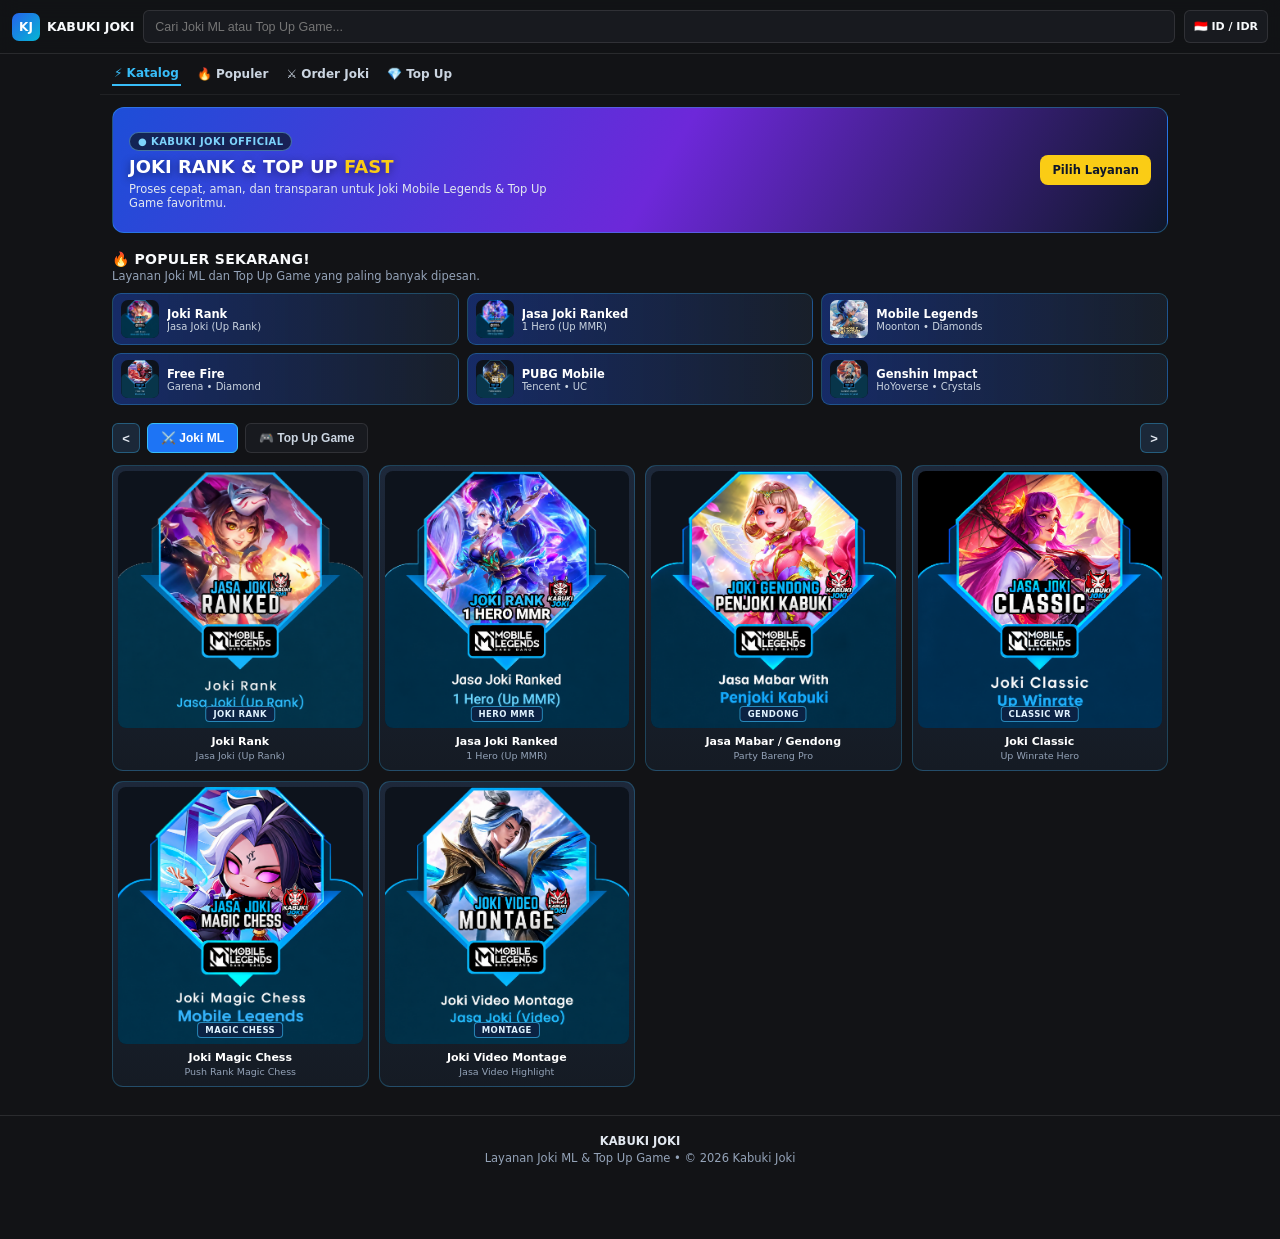
==== index.html @ 1550693f "Update index.html" ====
<!DOCTYPE html>
<html lang="id">
<head>
  <meta charset="UTF-8" />
  <meta name="viewport" content="width=device-width, initial-scale=1.0" />
  <title>KABUKI JOKI - Joki ML &amp; Top Up Game</title>
  <style>
    :root {
      --bg-main: #121316;
      --bg-panel: #181a1f;
      --bg-card: #19202b;
      --blue-main: #1d74f5;
      --blue-bright: #3b82f6;
      --cyan-accent: #38bdf8;
      --text-main: #f8fafc;
      --text-muted: #94a3b8;
      --border-soft: rgba(255, 255, 255, 0.1);
    }

    * {
      box-sizing: border-box;
      margin: 0;
      padding: 0;
    }

    html {
      scroll-behavior: smooth;
    }

    body {
      font-family: system-ui, -apple-system, BlinkMacSystemFont, "Segoe UI", Roboto, sans-serif;
      background: var(--bg-main);
      color: var(--text-main);
      min-height: 100vh;
      padding-bottom: 56px;
    }

    /* Header */
    .topbar {
      position: sticky;
      top: 0;
      z-index: 30;
      display: flex;
      align-items: center;
      gap: 9px;
      padding: 10px 12px;
      background: rgba(18, 19, 22, 0.95);
      backdrop-filter: blur(10px);
      border-bottom: 1px solid var(--border-soft);
    }

    .brand {
      display: flex;
      align-items: center;
      gap: 7px;
      text-decoration: none;
      color: var(--text-main);
      font-weight: 900;
      font-size: 12.5px;
      flex-shrink: 0;
    }

    .brand-badge {
      width: 28px;
      height: 28px;
      border-radius: 7px;
      background: linear-gradient(135deg, #2563eb, #06b6d4);
      display: grid;
      place-items: center;
      font-size: 12px;
      font-weight: 900;
      color: #fff;
    }

    .search-box {
      flex: 1;
      min-width: 0;
    }

    .search-input {
      width: 100%;
      height: 33px;
      padding: 0 11px;
      border-radius: 6px;
      border: 1px solid var(--border-soft);
      background: var(--bg-panel);
      color: var(--text-main);
      font-size: 12.5px;
      outline: none;
    }

    .search-input:focus {
      border-color: var(--cyan-accent);
    }

    .region-pill {
      height: 33px;
      padding: 0 9px;
      border-radius: 6px;
      border: 1px solid var(--border-soft);
      background: var(--bg-panel);
      font-size: 11px;
      font-weight: 700;
      display: inline-flex;
      align-items: center;
      flex-shrink: 0;
    }

    /* Quick Sub-Nav */
    .subnav {
      max-width: 1080px;
      margin: 0 auto;
      padding: 8px 12px;
      display: flex;
      align-items: center;
      gap: 14px;
      border-bottom: 1px solid rgba(255, 255, 255, 0.06);
      font-size: 12px;
      overflow-x: auto;
      scrollbar-width: none;
    }

    .subnav::-webkit-scrollbar {
      display: none;
    }

    .subnav a {
      color: #cbd5e1;
      text-decoration: none;
      font-weight: 600;
      white-space: nowrap;
      display: inline-flex;
      align-items: center;
      gap: 5px;
      padding: 4px 2px;
    }

    .subnav a.active-link {
      color: var(--cyan-accent);
      border-bottom: 2px solid var(--cyan-accent);
    }

    /* Container */
    .container {
      max-width: 1080px;
      margin: 0 auto;
      padding: 12px 12px 0;
    }

    /* Promo Banner */
    .promo-banner {
      position: relative;
      border-radius: 12px;
      overflow: hidden;
      border: 1px solid rgba(56, 189, 248, 0.35);
      background: linear-gradient(120deg, #1d4ed8 0%, #6d28d9 52%, #0f172a 100%);
      padding: 18px 16px;
      margin-bottom: 18px;
      display: flex;
      align-items: center;
      justify-content: space-between;
      gap: 12px;
      min-height: 126px;
    }

    .promo-tag {
      display: inline-block;
      background: rgba(15, 23, 42, 0.75);
      border: 1px solid rgba(125, 211, 252, 0.45);
      color: #7dd3fc;
      font-size: 10px;
      font-weight: 800;
      padding: 3px 8px;
      border-radius: 999px;
      margin-bottom: 6px;
      letter-spacing: 0.4px;
    }

    .promo-title {
      font-size: 18px;
      font-weight: 900;
      line-height: 1.15;
      color: #ffffff;
      text-transform: uppercase;
      margin-bottom: 4px;
      text-shadow: 0 2px 8px rgba(0, 0, 0, 0.45);
    }

    .promo-title span {
      color: #facc15;
    }

    .promo-sub {
      font-size: 11.5px;
      color: #e2e8f0;
      max-width: 420px;
    }

    .promo-cta {
      flex-shrink: 0;
      background: #facc15;
      color: #0f172a;
      text-decoration: none;
      font-size: 11.5px;
      font-weight: 900;
      padding: 8px 12px;
      border-radius: 8px;
      white-space: nowrap;
    }

    /* Popular Section */
    .popular-head {
      margin-bottom: 10px;
    }

    .popular-title {
      font-size: 14px;
      font-weight: 900;
      letter-spacing: 0.3px;
      text-transform: uppercase;
    }

    .popular-desc {
      font-size: 11.5px;
      color: var(--text-muted);
      margin-top: 2px;
    }

    .popular-grid {
      display: grid;
      grid-template-columns: repeat(3, minmax(0, 1fr));
      gap: 8px;
      margin-bottom: 18px;
    }

    @media (max-width: 640px) {
      .popular-grid {
        grid-template-columns: repeat(2, minmax(0, 1fr));
      }
    }

    .pop-card {
      display: flex;
      align-items: center;
      gap: 8px;
      padding: 6px 8px;
      border-radius: 9px;
      text-decoration: none;
      background: linear-gradient(90deg, rgba(29, 78, 216, 0.42) 0%, rgba(25, 32, 43, 0.95) 100%);
      border: 1px solid rgba(56, 189, 248, 0.28);
      min-width: 0;
    }

    .pop-card:hover {
      border-color: var(--cyan-accent);
    }

    .pop-card img {
      width: 38px;
      height: 38px;
      border-radius: 7px;
      object-fit: cover;
      flex-shrink: 0;
      background: #0d131c;
    }

    .pop-info {
      min-width: 0;
    }

    .pop-name {
      font-size: 11.5px;
      font-weight: 800;
      color: #ffffff;
      white-space: nowrap;
      overflow: hidden;
      text-overflow: ellipsis;
    }

    .pop-sub {
      font-size: 10px;
      color: #cbd5e1;
      white-space: nowrap;
      overflow: hidden;
      text-overflow: ellipsis;
    }

    /* Category Tabs */
    .cat-bar {
      display: flex;
      align-items: center;
      gap: 7px;
      margin-bottom: 12px;
    }

    .arrow-btn {
      width: 28px;
      height: 30px;
      border-radius: 6px;
      border: 1px solid rgba(56, 189, 248, 0.35);
      background: #1b2838;
      color: #e2e8f0;
      font-size: 13px;
      font-weight: 800;
      cursor: pointer;
      flex-shrink: 0;
    }

    .tabs {
      display: flex;
      gap: 7px;
      overflow-x: auto;
      scrollbar-width: none;
      flex: 1;
    }

    .tabs::-webkit-scrollbar {
      display: none;
    }

    .tab-btn {
      height: 30px;
      padding: 0 13px;
      border-radius: 6px;
      border: 1px solid var(--border-soft);
      background: var(--bg-panel);
      color: #cbd5e1;
      font-size: 12px;
      font-weight: 700;
      cursor: pointer;
      white-space: nowrap;
    }

    .tab-btn.active {
      background: var(--blue-main);
      border-color: var(--cyan-accent);
      color: #ffffff;
    }

    /* Main Grid */
    .grid {
      display: grid;
      grid-template-columns: repeat(4, minmax(0, 1fr));
      gap: 10px;
    }

    @media (max-width: 768px) {
      .grid {
        grid-template-columns: repeat(3, minmax(0, 1fr));
        gap: 8px;
      }
    }

    .card {
      display: flex;
      flex-direction: column;
      text-decoration: none;
      background: linear-gradient(180deg, #1d283a 0%, #151b24 100%);
      border-radius: 11px;
      padding: 5px;
      border: 1px solid rgba(56, 189, 248, 0.25);
      transition: transform 0.14s ease, border-color 0.14s ease;
    }

    .card:hover {
      transform: translateY(-2px);
      border-color: var(--cyan-accent);
    }

    .thumb-wrap {
      position: relative;
      width: 100%;
      aspect-ratio: 4 / 4.2;
      border-radius: 8px;
      overflow: hidden;
      background: #0d131c;
    }

    .thumb-wrap img {
      width: 100%;
      height: 100%;
      object-fit: cover;
      display: block;
    }

    .thumb-label {
      position: absolute;
      left: 50%;
      bottom: 6px;
      transform: translateX(-50%);
      background: rgba(12, 34, 68, 0.92);
      border: 1px solid rgba(56, 189, 248, 0.65);
      color: #e0f2fe;
      font-size: 8.5px;
      font-weight: 800;
      letter-spacing: 0.4px;
      padding: 2px 7px;
      border-radius: 4px;
      white-space: nowrap;
      text-transform: uppercase;
    }

    .card-meta {
      padding: 7px 3px 3px;
      text-align: center;
    }

    .card-title {
      font-size: 11px;
      font-weight: 800;
      color: #ffffff;
      line-height: 1.25;
      margin-bottom: 2px;
    }

    .card-sub {
      font-size: 9.5px;
      color: var(--text-muted);
      line-height: 1.2;
    }

    .empty {
      grid-column: 1 / -1;
      text-align: center;
      padding: 30px 14px;
      background: var(--bg-panel);
      border-radius: 10px;
      border: 1px solid var(--border-soft);
      color: var(--text-muted);
      font-size: 12.5px;
    }

    .footer {
      text-align: center;
      margin-top: 28px;
      padding: 18px 12px;
      border-top: 1px solid var(--border-soft);
      color: var(--text-muted);
      font-size: 11.5px;
    }

    .footer strong {
      display: block;
      color: #e2e8f0;
      margin-bottom: 3px;
    }
  </style>
</head>
<body>
  <header class="topbar">
    <a href="#" class="brand">
      <div class="brand-badge">KJ</div>
      <span>KABUKI JOKI</span>
    </a>
    <div class="search-box">
      <input
        id="search-input"
        type="search"
        class="search-input"
        placeholder="Cari Joki ML atau Top Up Game..."
        autocomplete="off"
      />
    </div>
    <div class="region-pill">🇮🇩 ID / IDR</div>
  </header>

  <nav class="subnav">
    <a href="#katalog-utama" class="active-link">⚡ Katalog</a>
    <a href="#populer">🔥 Populer</a>
    <a href="joki.html">⚔️ Order Joki</a>
    <a href="order.html?id=topup-mlbb">💎 Top Up</a>
  </nav>

  <main class="container">
    <!-- Banner Promo -->
    <section class="promo-banner">
      <div>
        <div class="promo-tag">● KABUKI JOKI OFFICIAL</div>
        <div class="promo-title">JOKI RANK &amp; TOP UP <span>FAST</span></div>
        <div class="promo-sub">Proses cepat, aman, dan transparan untuk Joki Mobile Legends &amp; Top Up Game favoritmu.</div>
      </div>
      <a href="#katalog-utama" class="promo-cta">Pilih Layanan</a>
    </section>

    <!-- Populer Sekarang -->
    <section id="populer">
      <div class="popular-head">
        <div class="popular-title">🔥 POPULER SEKARANG!</div>
        <div class="popular-desc">Layanan Joki ML dan Top Up Game yang paling banyak dipesan.</div>
      </div>
      <div id="popular-grid" class="popular-grid"></div>
    </section>

    <!-- 2 Katalog Utama -->
    <section id="katalog-utama">
      <div class="cat-bar">
        <button type="button" id="btn-prev" class="arrow-btn" aria-label="Sebelumnya">&lt;</button>
        <div class="tabs">
          <button type="button" class="tab-btn active" data-cat="joki-ml">⚔️ Joki ML</button>
          <button type="button" class="tab-btn" data-cat="topup-game">🎮 Top Up Game</button>
        </div>
        <button type="button" id="btn-next" class="arrow-btn" aria-label="Berikutnya">&gt;</button>
      </div>

      <div id="catalog-grid" class="grid"></div>
    </section>
  </main>

  <footer class="footer">
    <strong>KABUKI JOKI</strong>
    <div>Layanan Joki ML &amp; Top Up Game • © 2026 Kabuki Joki</div>
  </footer>

  <script>
    const FALLBACK_ART =
      "data:image/svg+xml;charset=UTF-8," +
      encodeURIComponent(`<svg xmlns="http://www.w3.org/2000/svg" width="320" height="340" viewBox="0 0 320 340">
        <defs><linearGradient id="g" x1="0" y1="0" x2="1" y2="1"><stop offset="0%" stop-color="#1e3a8a"/><stop offset="100%" stop-color="#090d16"/></linearGradient></defs>
        <rect width="320" height="340" fill="url(#g)"/>
        <text x="160" y="175" text-anchor="middle" font-family="system-ui,sans-serif" font-size="22" font-weight="900" fill="#e2e8f0">KABUKI JOKI</text>
      </svg>`);

    const ITEMS = [
      // KATALOG 1: JOKI ML
      {
        id: "joki-rank",
        cat: "joki-ml",
        popular: true,
        label: "JOKI RANK",
        title: "Joki Rank",
        sub: "Jasa Joki (Up Rank)",
        image: "1795684016988.png"
      },
      {
        id: "joki-hero-mmr",
        cat: "joki-ml",
        popular: true,
        label: "HERO MMR",
        title: "Jasa Joki Ranked",
        sub: "1 Hero (Up MMR)",
        image: "1795684363565.png"
      },
      {
        id: "jasa-gendong",
        cat: "joki-ml",
        popular: false,
        label: "GENDONG",
        title: "Jasa Mabar / Gendong",
        sub: "Party Bareng Pro",
        image: "1795684340955.png"
      },
      {
        id: "joki-classic",
        cat: "joki-ml",
        popular: false,
        label: "CLASSIC WR",
        title: "Joki Classic",
        sub: "Up Winrate Hero",
        image: "file_00000000fde082118279351be4988263.webp"
      },
      {
        id: "joki-magic-chess",
        cat: "joki-ml",
        popular: false,
        label: "MAGIC CHESS",
        title: "Joki Magic Chess",
        sub: "Push Rank Magic Chess",
        image: "1795684487111.png"
      },
      {
        id: "joki-montage",
        cat: "joki-ml",
        popular: false,
        label: "MONTAGE",
        title: "Joki Video Montage",
        sub: "Jasa Video Highlight",
        image: "1795684433125.png"
      },

      // KATALOG 2: TOP UP GAME
      {
        id: "topup-mlbb",
        cat: "topup-game",
        popular: true,
        label: "DIAMONDS",
        title: "Mobile Legends",
        sub: "Moonton • Diamonds",
        image: "logomlbbck-ezgif.jpeg"
      },
      {
        id: "topup-ff",
        cat: "topup-game",
        popular: true,
        label: "TOP UP",
        title: "Free Fire",
        sub: "Garena • Diamond",
        image: "a70bfa08-7d18-4c76-927f-409c9c9da0cd.webp"
      },
      {
        id: "topup-ff-max",
        cat: "topup-game",
        popular: false,
        label: "TOP UP",
        title: "Free Fire Max",
        sub: "Garena • Diamond",
        image: "1b0847af-a218-4ded-a904-3a6d069dd02e.webp"
      },
      {
        id: "topup-pubgm",
        cat: "topup-game",
        popular: true,
        label: "TOP UP",
        title: "PUBG Mobile",
        sub: "Tencent • UC",
        image: "3367aa44-bc91-4717-a618-cee872f62b6a.webp"
      },
      {
        id: "topup-hok",
        cat: "topup-game",
        popular: false,
        label: "TOKENS",
        title: "Honor of Kings",
        sub: "Level Infinite • Tokens",
        image: "661737a7-9770-4086-b8ee-8ecb3311113d.webp"
      },
      {
        id: "topup-genshin",
        cat: "topup-game",
        popular: true,
        label: "GENESIS",
        title: "Genshin Impact",
        sub: "HoYoverse • Crystals",
        image: "9b0b6393-7fa9-4f8a-ae30-130b2a421d48.webp"
      }
    ];

    function getTargetUrl(item) {
      if (item.cat === "joki-ml") {
        return `joki.html?layanan=${encodeURIComponent(item.id)}`;
      }
      return `order.html?id=${encodeURIComponent(item.id)}`;
    }

    const catOrder = ["joki-ml", "topup-game"];
    let currentCat = "joki-ml";
    let keyword = "";

    const popularGrid = document.getElementById("popular-grid");
    const catalogGrid = document.getElementById("catalog-grid");
    const tabs = Array.from(document.querySelectorAll(".tab-btn"));
    const searchInput = document.getElementById("search-input");
    const btnPrev = document.getElementById("btn-prev");
    const btnNext = document.getElementById("btn-next");

    function renderPopular() {
      const popularItems = ITEMS.filter((item) => item.popular);
      popularGrid.innerHTML = popularItems
        .map(
          (item) => `
          <a href="${getTargetUrl(item)}" class="pop-card">
            <img src="${item.image}" alt="${item.title}" loading="lazy" onerror="this.onerror=null;this.src=FALLBACK_ART;" />
            <div class="pop-info">
              <div class="pop-name">${item.title}</div>
              <div class="pop-sub">${item.sub}</div>
            </div>
          </a>
        `
        )
        .join("");
    }

    function renderCatalog() {
      const q = keyword.trim().toLowerCase();
      const filtered = ITEMS.filter((item) => {
        const matchCat = q ? true : item.cat === currentCat;
        const matchText =
          !q ||
          item.title.toLowerCase().includes(q) ||
          item.sub.toLowerCase().includes(q) ||
          item.label.toLowerCase().includes(q);
        return matchCat && matchText;
      });

      if (!filtered.length) {
        catalogGrid.innerHTML = `<div class="empty">Katalog tidak ditemukan. Coba kata kunci lain.</div>`;
        return;
      }

      catalogGrid.innerHTML = filtered
        .map(
          (item) => `
          <a href="${getTargetUrl(item)}" class="card">
            <div class="thumb-wrap">
              <img src="${item.image}" alt="${item.title}" loading="lazy" onerror="this.onerror=null;this.src=FALLBACK_ART;" />
              <span class="thumb-label">${item.label}</span>
            </div>
            <div class="card-meta">
              <div class="card-title">${item.title}</div>
              <div class="card-sub">${item.sub}</div>
            </div>
          </a>
        `
        )
        .join("");
    }

    function setCategory(cat) {
      currentCat = cat;
      tabs.forEach((btn) => btn.classList.toggle("active", btn.dataset.cat === cat));
      renderCatalog();
    }

    tabs.forEach((btn) => {
      btn.addEventListener("click", () => {
        keyword = "";
        searchInput.value = "";
        setCategory(btn.dataset.cat);
      });
    });

    btnPrev.addEventListener("click", () => {
      const idx = catOrder.indexOf(currentCat);
      const prevIdx = (idx - 1 + catOrder.length) % catOrder.length;
      keyword = "";
      searchInput.value = "";
      setCategory(catOrder[prevIdx]);
    });

    btnNext.addEventListener("click", () => {
      const idx = catOrder.indexOf(currentCat);
      const nextIdx = (idx + 1) % catOrder.length;
      keyword = "";
      searchInput.value = "";
      setCategory(catOrder[nextIdx]);
    });

    searchInput.addEventListener("input", (e) => {
      keyword = e.target.value;
      renderCatalog();
    });

    renderPopular();
    renderCatalog();
  </script>
</body>
</html>
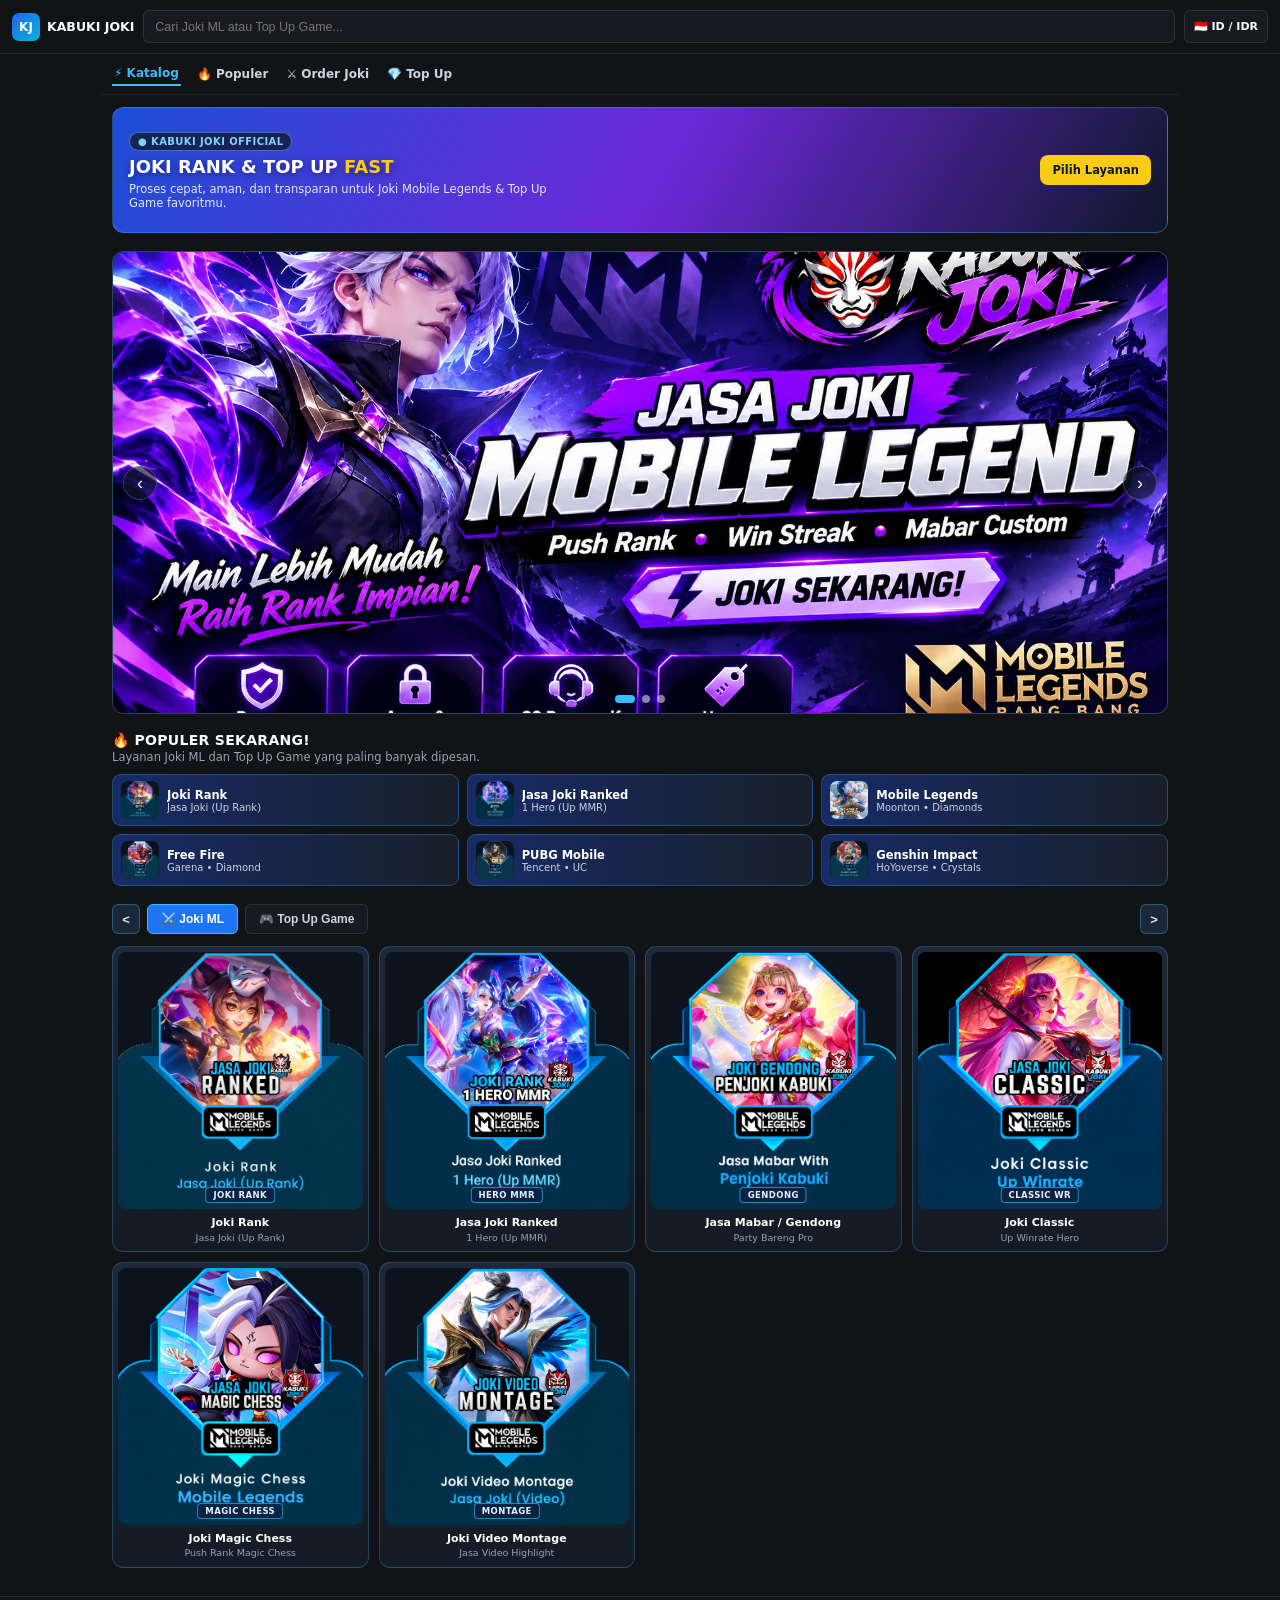
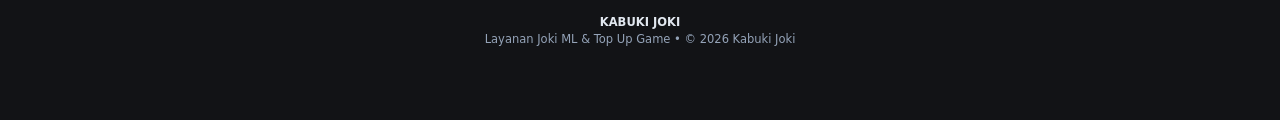
==== commit 7d2a5cff: "Update index.html" ====
--- a/index.html
+++ b/index.html
@@ -206,6 +206,91 @@
       padding: 8px 12px;
       border-radius: 8px;
       white-space: nowrap;
+    }
+
+    /* Interactive Image Slider Banner */
+    .banner-slider {
+      position: relative;
+      width: 100%;
+      margin: 0 auto 18px;
+      overflow: hidden;
+      border-radius: 12px;
+      border: 1px solid rgba(56, 189, 248, 0.3);
+      background: var(--bg-panel);
+      touch-action: pan-y;
+      user-select: none;
+      cursor: grab;
+    }
+
+    .banner-slider:active {
+      cursor: grabbing;
+    }
+
+    .slides-track {
+      display: flex;
+      transition: transform 0.4s ease;
+    }
+
+    .slide {
+      min-width: 100%;
+      display: block;
+    }
+
+    .slide img {
+      width: 100%;
+      aspect-ratio: 16 / 7;
+      object-fit: cover;
+      display: block;
+      -webkit-user-drag: none;
+      pointer-events: none;
+    }
+
+    .nav-btn {
+      position: absolute;
+      top: 50%;
+      transform: translateY(-50%);
+      background: rgba(15, 23, 42, 0.65);
+      border: 1px solid rgba(255, 255, 255, 0.18);
+      color: #fff;
+      width: 34px;
+      height: 34px;
+      border-radius: 50%;
+      cursor: pointer;
+      font-size: 18px;
+      line-height: 1;
+      display: grid;
+      place-items: center;
+      z-index: 2;
+    }
+
+    .prev { left: 10px; }
+    .next { right: 10px; }
+
+    .dots {
+      position: absolute;
+      bottom: 10px;
+      left: 50%;
+      transform: translateX(-50%);
+      display: flex;
+      gap: 7px;
+      z-index: 2;
+    }
+
+    .dot {
+      width: 8px;
+      height: 8px;
+      border-radius: 50%;
+      background: rgba(255, 255, 255, 0.5);
+      border: none;
+      cursor: pointer;
+      padding: 0;
+      transition: width 0.2s ease, background 0.2s ease;
+    }
+
+    .dot.active {
+      background: var(--cyan-accent);
+      width: 20px;
+      border-radius: 999px;
     }
 
     /* Popular Section */
@@ -482,6 +567,25 @@
       <a href="#katalog-utama" class="promo-cta">Pilih Layanan</a>
     </section>
 
+    <!-- Banner Slider Bergerak (Otomatis & Manual) -->
+    <section class="banner-slider" id="bannerSlider" aria-label="Banner Promo Slider">
+      <div class="slides-track" id="slidesTrack">
+        <a href="joki.html" class="slide">
+          <img src="file_00000000c2448211adbc1a26ff563eef.webp" alt="Banner Promo 1" />
+        </a>
+        <a href="order.html?id=topup-mlbb" class="slide">
+          <img src="file_000000004cc0821182b1050aa195c83d.webp" alt="Banner Promo 2" />
+        </a>
+        <a href="#katalog-utama" class="slide">
+          <img src="file_000000008d44821182671a3c692a2153.webp" alt="Banner Promo 3" />
+        </a>
+      </div>
+
+      <button type="button" class="nav-btn prev" id="prevBtn" aria-label="Sebelumnya">&lsaquo;</button>
+      <button type="button" class="nav-btn next" id="nextBtn" aria-label="Berikutnya">&rsaquo;</button>
+      <div class="dots" id="dots"></div>
+    </section>
+
     <!-- Populer Sekarang -->
     <section id="populer">
       <div class="popular-head">
@@ -741,6 +845,193 @@
 
     renderPopular();
     renderCatalog();
+
+    // --- BANNER SLIDER (AUTO + SWIPE + DRAG + INFINITE LOOP) ---
+    (function initBannerSlider() {
+      const slider = document.getElementById("bannerSlider");
+      const track = document.getElementById("slidesTrack");
+      const originalSlides = Array.from(track.querySelectorAll(".slide"));
+      const prevBtn = document.getElementById("prevBtn");
+      const nextBtn = document.getElementById("nextBtn");
+      const dotsContainer = document.getElementById("dots");
+
+      if (!slider || !track || originalSlides.length === 0) return;
+
+      const totalOriginal = originalSlides.length;
+      const firstClone = originalSlides[0].cloneNode(true);
+      const lastClone = originalSlides[totalOriginal - 1].cloneNode(true);
+      track.appendChild(firstClone);
+      track.insertBefore(lastClone, originalSlides[0]);
+
+      const allSlides = track.querySelectorAll(".slide");
+
+      let index = 1;
+      let startX = 0;
+      let currentX = 0;
+      let isDragging = false;
+      let hasMoved = false;
+      let isTransitioning = false;
+      let autoSlideTimer;
+
+      track.style.transform = `translateX(-${index * 100}%)`;
+
+      originalSlides.forEach((_, i) => {
+        const dot = document.createElement("button");
+        dot.type = "button";
+        dot.className = "dot" + (i === 0 ? " active" : "");
+        dot.setAttribute("aria-label", `Slide ${i + 1}`);
+        dot.addEventListener("click", () => {
+          if (isTransitioning) return;
+          goToSlide(i + 1);
+          resetAutoSlide();
+        });
+        dotsContainer.appendChild(dot);
+      });
+
+      const dots = dotsContainer.querySelectorAll(".dot");
+
+      function updateDots() {
+        let realIndex = index - 1;
+        if (index === 0) realIndex = totalOriginal - 1;
+        if (index === totalOriginal + 1) realIndex = 0;
+        dots.forEach((d, idx) => d.classList.toggle("active", idx === realIndex));
+      }
+
+      function goToSlide(targetIndex) {
+        if (isTransitioning) return;
+        isTransitioning = true;
+        index = targetIndex;
+        track.style.transition = "transform 0.4s ease";
+        track.style.transform = `translateX(-${index * 100}%)`;
+        updateDots();
+      }
+
+      track.addEventListener("transitionend", () => {
+        isTransitioning = false;
+
+        if (index === totalOriginal + 1) {
+          track.style.transition = "none";
+          index = 1;
+          track.style.transform = `translateX(-${index * 100}%)`;
+        } else if (index === 0) {
+          track.style.transition = "none";
+          index = totalOriginal;
+          track.style.transform = `translateX(-${index * 100}%)`;
+        }
+      });
+
+      prevBtn.addEventListener("click", () => {
+        goToSlide(index - 1);
+        resetAutoSlide();
+      });
+
+      nextBtn.addEventListener("click", () => {
+        goToSlide(index + 1);
+        resetAutoSlide();
+      });
+
+      function startDrag(clientX) {
+        if (isTransitioning) return;
+        startX = clientX;
+        currentX = clientX;
+        isDragging = true;
+        hasMoved = false;
+        track.style.transition = "none";
+        clearInterval(autoSlideTimer);
+      }
+
+      function moveDrag(clientX) {
+        if (!isDragging) return;
+        currentX = clientX;
+        const diffX = currentX - startX;
+
+        if (Math.abs(diffX) > 8) {
+          hasMoved = true;
+        }
+
+        const slideWidth = slider.offsetWidth;
+        const baseOffset = -index * slideWidth;
+        track.style.transform = `translateX(${baseOffset + diffX}px)`;
+      }
+
+      function endDrag() {
+        if (!isDragging) return;
+        isDragging = false;
+
+        const diffX = currentX - startX;
+        const threshold = 50;
+
+        if (diffX < -threshold) {
+          goToSlide(index + 1);
+        } else if (diffX > threshold) {
+          goToSlide(index - 1);
+        } else {
+          track.style.transition = "transform 0.3s ease";
+          track.style.transform = `translateX(-${index * 100}%)`;
+        }
+
+        resetAutoSlide();
+
+        setTimeout(() => {
+          hasMoved = false;
+        }, 0);
+      }
+
+      slider.addEventListener("touchstart", (e) => {
+        startDrag(e.touches[0].clientX);
+      }, { passive: true });
+
+      slider.addEventListener("touchmove", (e) => {
+        moveDrag(e.touches[0].clientX);
+      }, { passive: true });
+
+      slider.addEventListener("touchend", endDrag);
+
+      slider.addEventListener("mousedown", (e) => {
+        if (e.button !== 0) return;
+        startDrag(e.clientX);
+      });
+
+      window.addEventListener("mousemove", (e) => {
+        if (!isDragging) return;
+        moveDrag(e.clientX);
+      });
+
+      window.addEventListener("mouseup", endDrag);
+
+      allSlides.forEach((slide) => {
+        slide.addEventListener("click", (e) => {
+          if (hasMoved) {
+            e.preventDefault();
+          }
+        });
+      });
+
+      function startAutoSlide() {
+        clearInterval(autoSlideTimer);
+        autoSlideTimer = setInterval(() => {
+          if (!document.hidden) {
+            goToSlide(index + 1);
+          }
+        }, 4000);
+      }
+
+      function resetAutoSlide() {
+        clearInterval(autoSlideTimer);
+        startAutoSlide();
+      }
+
+      document.addEventListener("visibilitychange", () => {
+        if (document.hidden) {
+          clearInterval(autoSlideTimer);
+        } else {
+          isTransitioning = false;
+          startAutoSlide();
+        }
+      });
+
+      startAutoSlide();
+    })();
   </script>
 </body>
-</html>
+  </html>
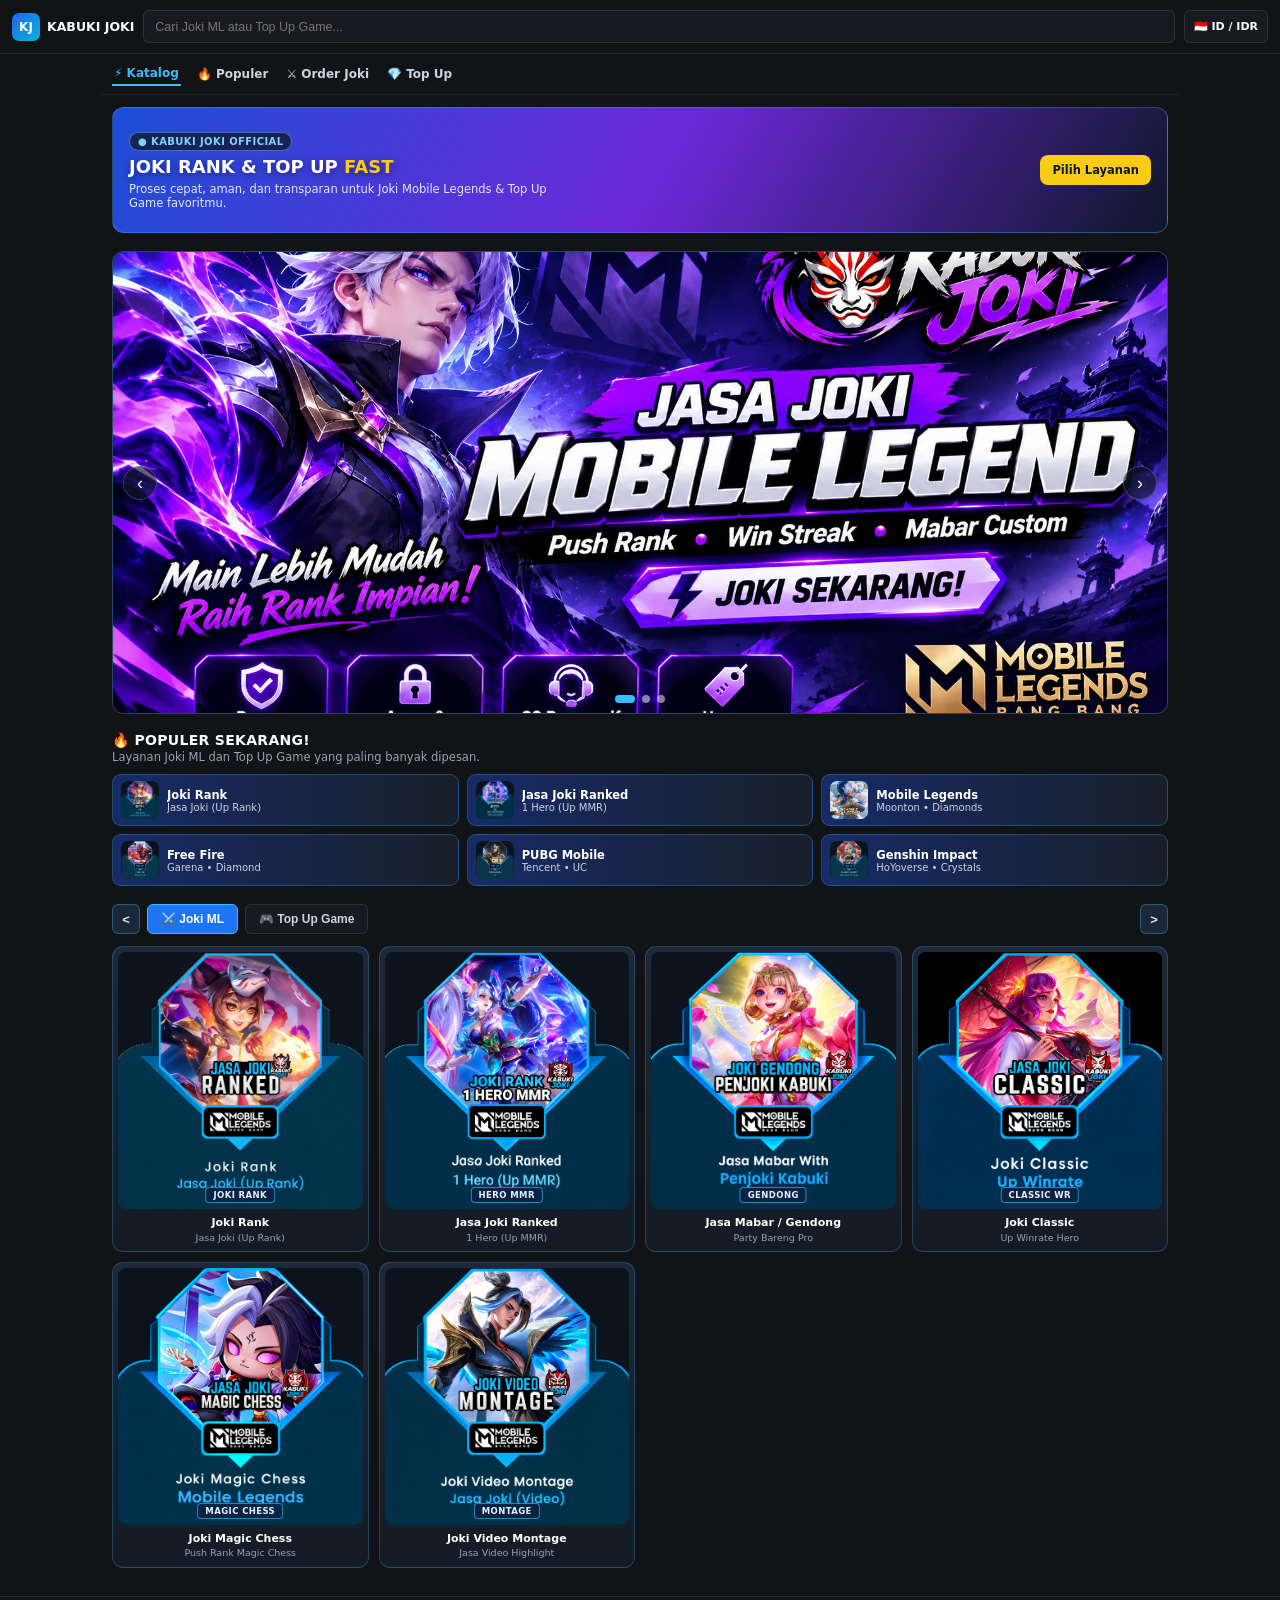
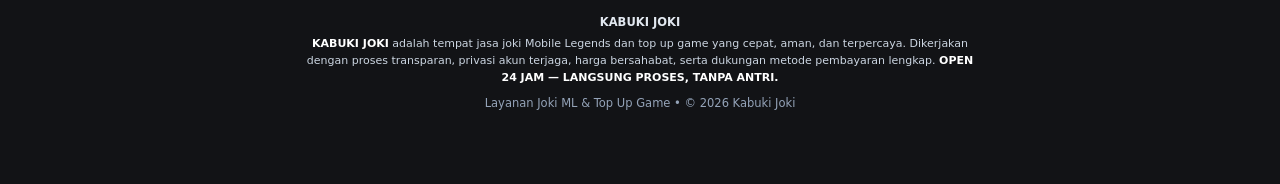
==== commit d6762ae1: "Update index.html" ====
--- a/index.html
+++ b/index.html
@@ -528,6 +528,19 @@
       display: block;
       color: #e2e8f0;
       margin-bottom: 3px;
+    }
+
+    .footer-desc {
+      max-width: 680px;
+      margin: 6px auto 10px;
+      line-height: 1.55;
+      color: #cbd5e1;
+      font-size: 11px;
+    }
+
+    .footer-desc strong {
+      display: inline;
+      color: #ffffff;
     }
   </style>
 </head>
@@ -612,6 +625,9 @@
 
   <footer class="footer">
     <strong>KABUKI JOKI</strong>
+    <p class="footer-desc">
+      <strong>KABUKI JOKI</strong> adalah tempat jasa joki Mobile Legends dan top up game yang cepat, aman, dan terpercaya. Dikerjakan dengan proses transparan, privasi akun terjaga, harga bersahabat, serta dukungan metode pembayaran lengkap. <strong>OPEN 24 JAM — LANGSUNG PROSES, TANPA ANTRI.</strong>
+    </p>
     <div>Layanan Joki ML &amp; Top Up Game • © 2026 Kabuki Joki</div>
   </footer>
 
@@ -1034,4 +1050,4 @@
     })();
   </script>
 </body>
-  </html>
+</html>
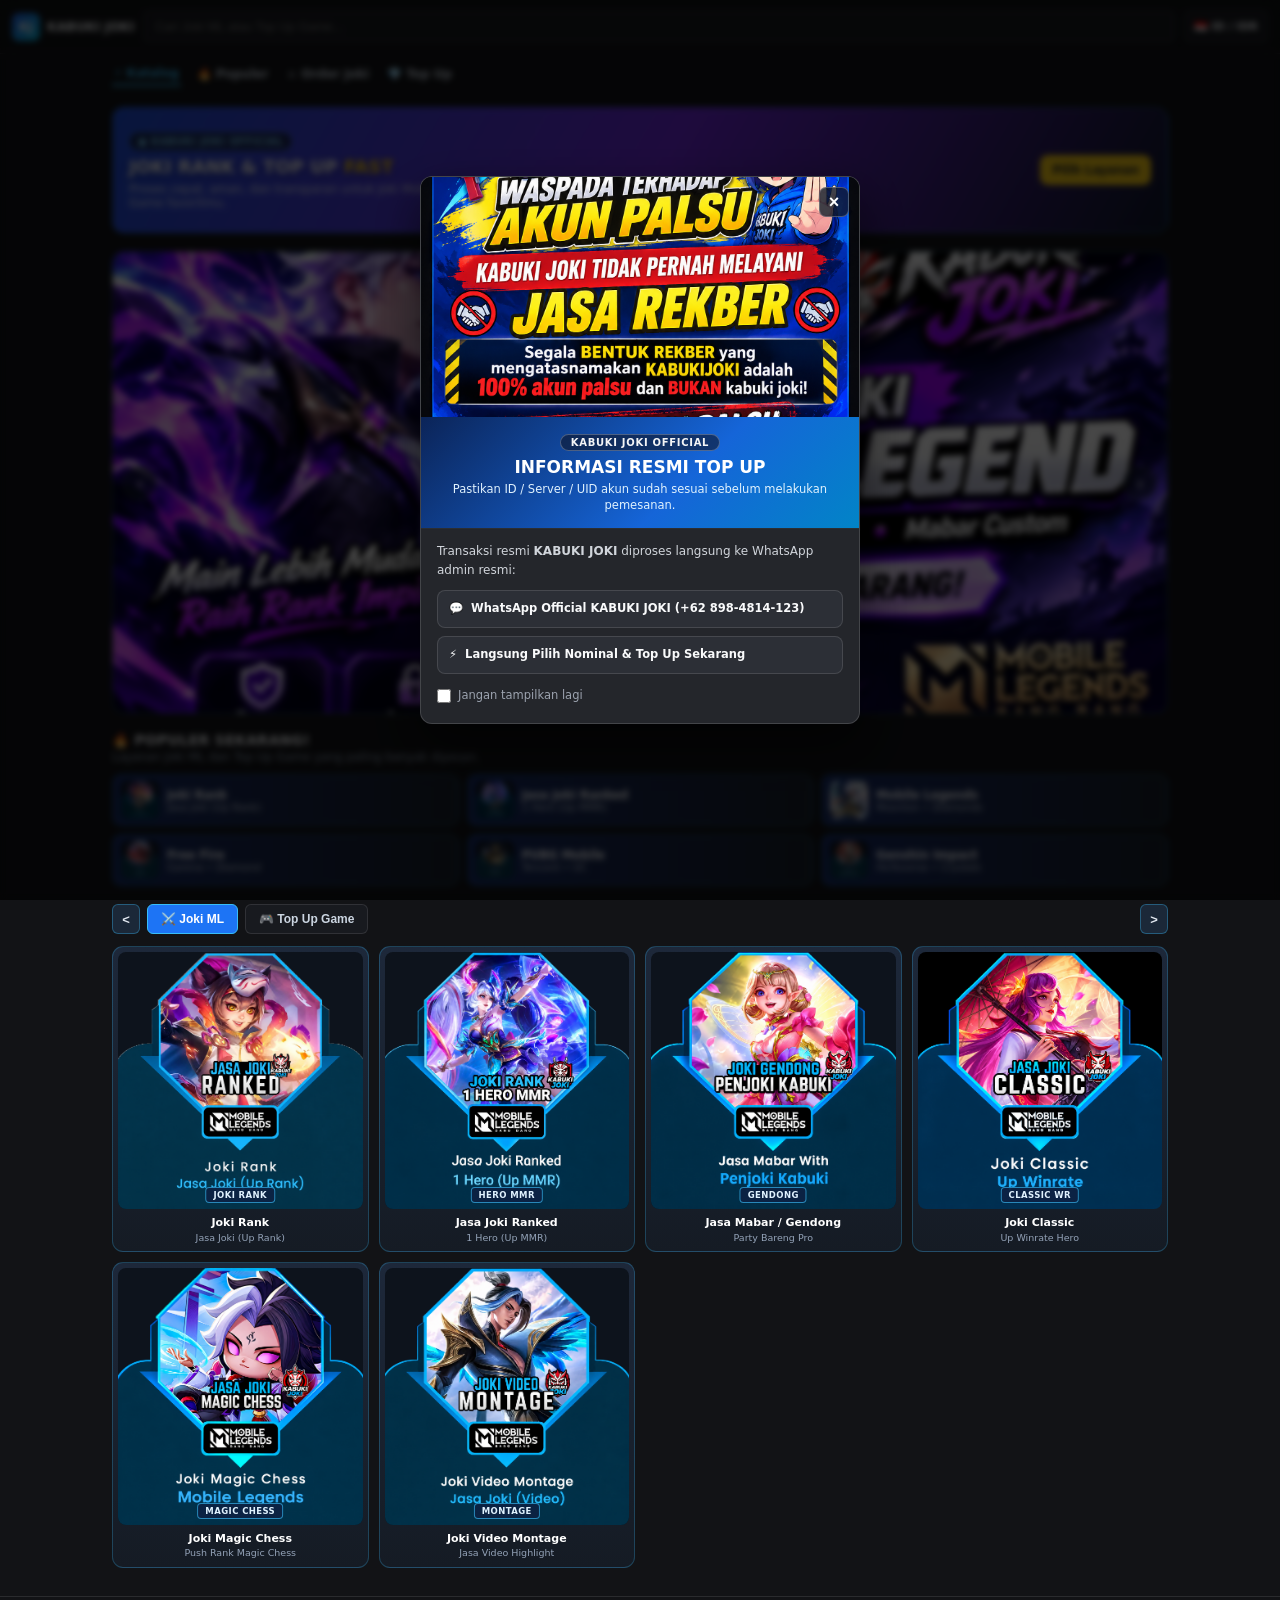
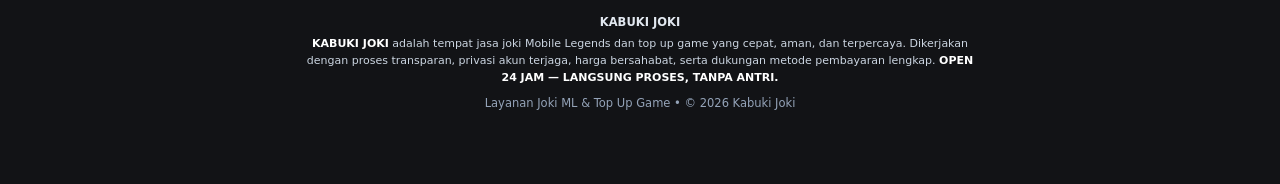
==== commit 1136acb2: "Update index.html" ====
--- a/index.html
+++ b/index.html
@@ -1049,5 +1049,237 @@
       startAutoSlide();
     })();
   </script>
+
+  <!-- MULAI BLOK POP-UP KABUKI JOKI -->
+  <div id="welcome-popup" class="popup-backdrop" role="dialog" aria-modal="true" aria-labelledby="popup-title">
+    <div class="popup-card">
+      <button type="button" id="popup-close" class="popup-close" aria-label="Tutup">×</button>
+
+      <div class="popup-media">
+        <img id="welcome-popup-img" src="file_0000000013f0821184e49e5ddbb38530.png" alt="KABUKI JOKI Info Resmi" />
+        <div class="popup-banner-text">
+          <span class="popup-badge">KABUKI JOKI OFFICIAL</span>
+          <h2 id="popup-title">INFORMASI RESMI TOP UP</h2>
+          <p>Pastikan ID / Server / UID akun sudah sesuai sebelum melakukan pemesanan.</p>
+        </div>
+      </div>
+
+      <div class="popup-body">
+        <p class="popup-lead">
+          Transaksi resmi <strong>KABUKI JOKI</strong> diproses langsung ke WhatsApp admin resmi:
+        </p>
+
+        <div class="popup-links">
+          <a href="https://wa.me/628984814123" target="_blank" rel="noopener noreferrer" class="popup-link-item">
+            <span>💬</span>
+            <span>WhatsApp Official KABUKI JOKI (+62 898-4814-123)</span>
+          </a>
+          <a href="topup.html#langkah-2" id="popup-order-now" class="popup-link-item">
+            <span>⚡</span>
+            <span>Langsung Pilih Nominal &amp; Top Up Sekarang</span>
+          </a>
+        </div>
+
+        <label class="popup-dont-show">
+          <input type="checkbox" id="popup-hide-forever" />
+          <span>Jangan tampilkan lagi</span>
+        </label>
+      </div>
+    </div>
+  </div>
+
+  <style>
+    .popup-backdrop {
+      position: fixed;
+      inset: 0;
+      z-index: 100;
+      background: rgba(0, 0, 0, 0.72);
+      backdrop-filter: blur(3px);
+      display: flex;
+      align-items: center;
+      justify-content: center;
+      padding: 14px;
+    }
+
+    .popup-backdrop.is-hidden {
+      display: none;
+    }
+
+    .popup-card {
+      position: relative;
+      width: 100%;
+      max-width: 440px;
+      max-height: 88vh;
+      overflow-y: auto;
+      background: #24262b;
+      border: 1px solid rgba(255, 255, 255, 0.14);
+      border-radius: 12px;
+      box-shadow: 0 20px 50px rgba(0, 0, 0, 0.6);
+      color: #f3f4f6;
+      font-family: system-ui, -apple-system, BlinkMacSystemFont, "Segoe UI", Roboto, sans-serif;
+    }
+
+    .popup-close {
+      position: absolute;
+      top: 10px;
+      right: 10px;
+      z-index: 2;
+      width: 30px;
+      height: 30px;
+      border-radius: 7px;
+      border: 1px solid rgba(255, 255, 255, 0.25);
+      background: rgba(17, 24, 39, 0.8);
+      color: #fff;
+      font-size: 18px;
+      font-weight: 700;
+      line-height: 1;
+      cursor: pointer;
+    }
+
+    .popup-close:hover {
+      background: #ef4444;
+      border-color: #ef4444;
+    }
+
+    .popup-media {
+      background: #14161a;
+      border-bottom: 1px solid rgba(255, 255, 255, 0.1);
+    }
+
+    .popup-media img {
+      width: 100%;
+      max-height: 240px;
+      object-fit: cover;
+      display: block;
+    }
+
+    .popup-banner-text {
+      background: linear-gradient(135deg, #0b2458 0%, #1565d8 60%, #0284c7 100%);
+      padding: 14px 16px;
+      text-align: center;
+    }
+
+    .popup-badge {
+      display: inline-block;
+      font-size: 10px;
+      font-weight: 800;
+      letter-spacing: 0.7px;
+      background: rgba(15, 23, 42, 0.6);
+      border: 1px solid rgba(255, 255, 255, 0.25);
+      padding: 2px 10px;
+      border-radius: 999px;
+      margin-bottom: 6px;
+    }
+
+    .popup-banner-text h2 {
+      font-size: 17px;
+      font-weight: 900;
+      color: #fff;
+      margin-bottom: 4px;
+    }
+
+    .popup-banner-text p {
+      font-size: 11.5px;
+      color: #e0f2fe;
+      line-height: 1.45;
+    }
+
+    .popup-body {
+      padding: 13px 16px 15px;
+      font-size: 12px;
+      line-height: 1.55;
+    }
+
+    .popup-lead {
+      color: #d1d5db;
+      margin-bottom: 11px;
+    }
+
+    .popup-links {
+      display: flex;
+      flex-direction: column;
+      gap: 8px;
+      margin-bottom: 13px;
+    }
+
+    .popup-link-item {
+      display: flex;
+      align-items: center;
+      gap: 8px;
+      padding: 9px 11px;
+      border-radius: 8px;
+      background: #2c2f36;
+      border: 1px solid rgba(255, 255, 255, 0.12);
+      color: #f9fafb;
+      text-decoration: none;
+      font-size: 11.5px;
+      font-weight: 700;
+    }
+
+    .popup-link-item:hover {
+      border-color: #4ea8ff;
+      background: #25334a;
+    }
+
+    .popup-dont-show {
+      display: inline-flex;
+      align-items: center;
+      gap: 7px;
+      font-size: 11.5px;
+      color: #9ca3af;
+      cursor: pointer;
+      user-select: none;
+    }
+
+    .popup-dont-show input {
+      width: 14px;
+      height: 14px;
+      accent-color: #1565d8;
+      cursor: pointer;
+    }
+  </style>
+
+  <script>
+    (function () {
+      const STORAGE_KEY = "kabuki_hide_welcome_popup";
+      const popup = document.getElementById("welcome-popup");
+      const closeBtn = document.getElementById("popup-close");
+      const hideCheckbox = document.getElementById("popup-hide-forever");
+      const orderNowLink = document.getElementById("popup-order-now");
+      const popupImg = document.getElementById("welcome-popup-img");
+
+      if (!popup) return;
+
+      if (popupImg) {
+        popupImg.addEventListener("error", () => {
+          popupImg.remove();
+        }, { once: true });
+      }
+
+      if (localStorage.getItem(STORAGE_KEY) === "1") {
+        popup.classList.add("is-hidden");
+      }
+
+      function closePopup() {
+        if (hideCheckbox && hideCheckbox.checked) {
+          localStorage.setItem(STORAGE_KEY, "1");
+        }
+        popup.classList.add("is-hidden");
+      }
+
+      closeBtn.addEventListener("click", closePopup);
+
+      popup.addEventListener("click", (e) => {
+        if (e.target === popup) {
+          closePopup();
+        }
+      });
+
+      if (orderNowLink) {
+        orderNowLink.addEventListener("click", closePopup);
+      }
+    })();
+  </script>
+  <!-- AKHIR BLOK POP-UP KABUKI JOKI -->
 </body>
 </html>
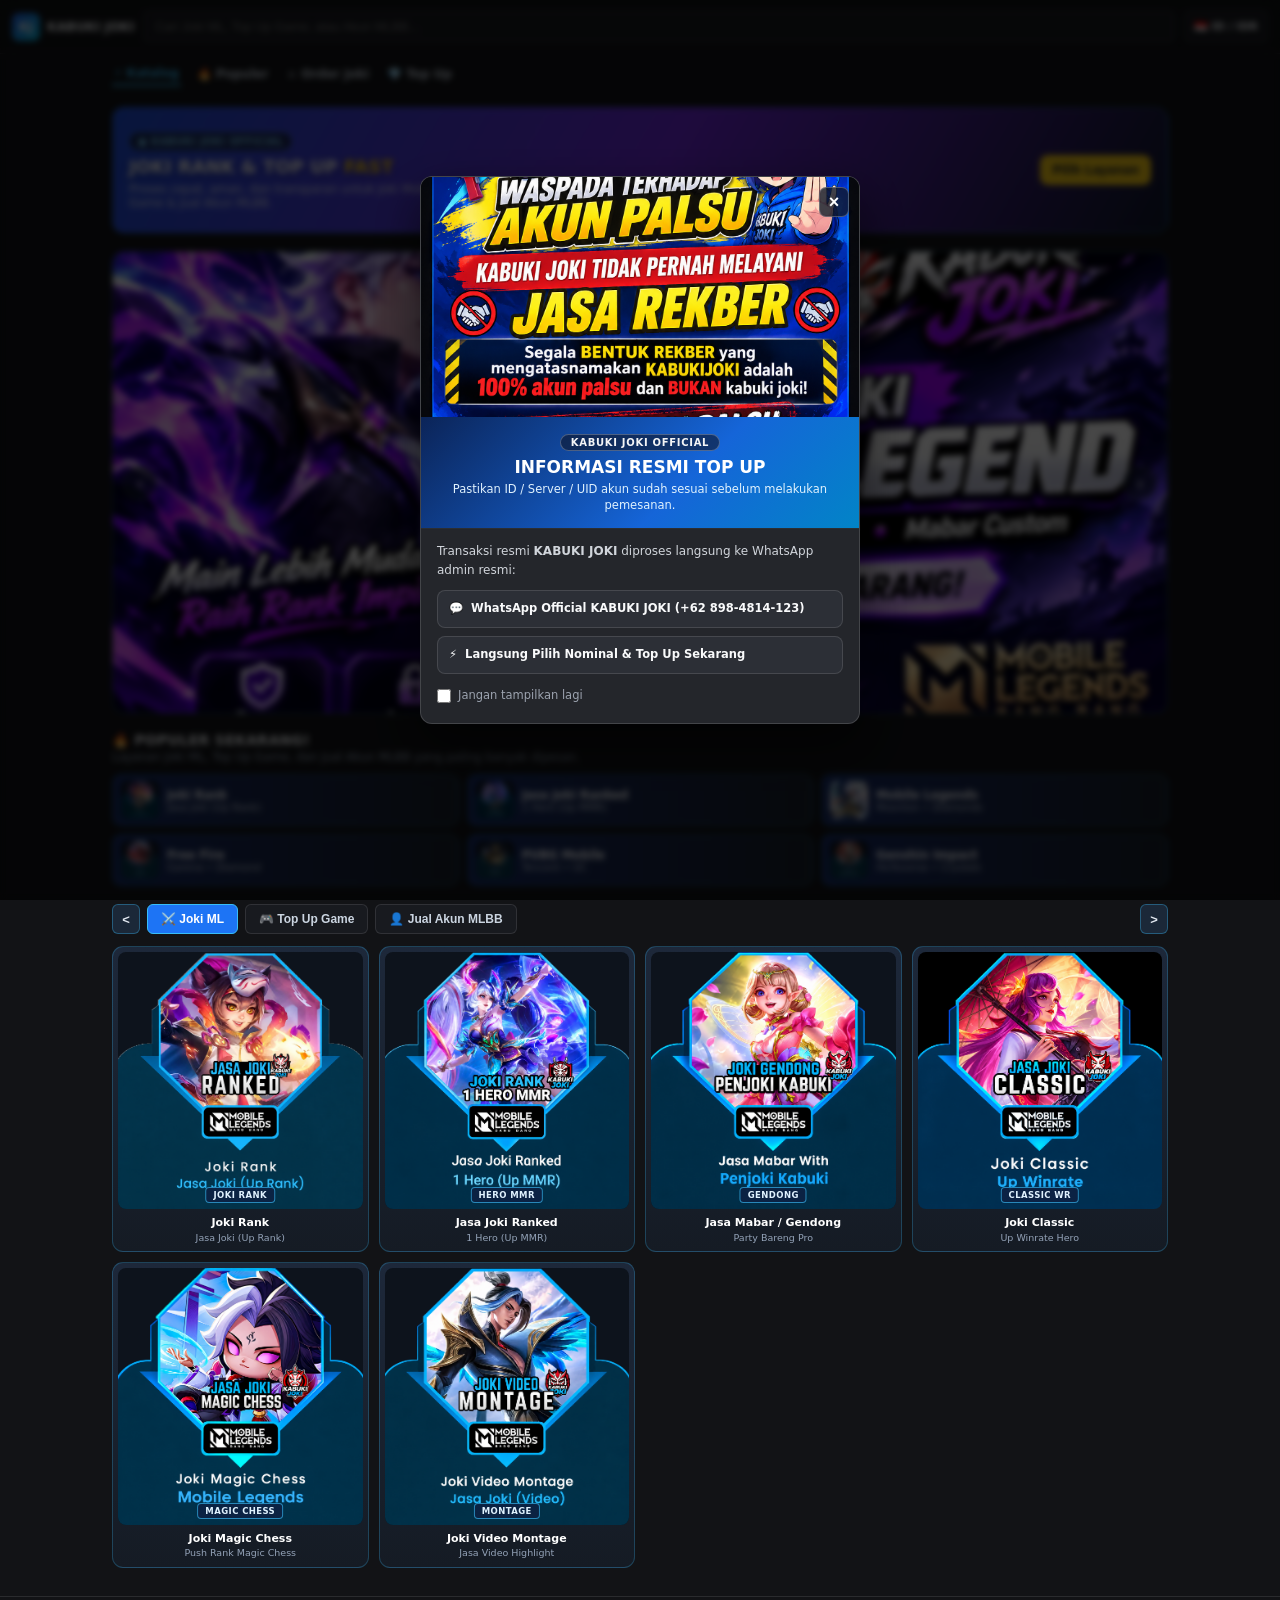
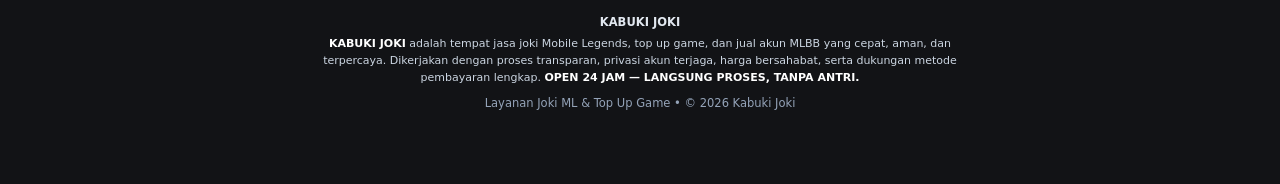
==== commit c77b9b50: "Update index.html" ====
--- a/index.html
+++ b/index.html
@@ -555,7 +555,7 @@
         id="search-input"
         type="search"
         class="search-input"
-        placeholder="Cari Joki ML atau Top Up Game..."
+        placeholder="Cari Joki ML, Top Up Game, atau Akun MLBB..."
         autocomplete="off"
       />
     </div>
@@ -575,7 +575,7 @@
       <div>
         <div class="promo-tag">● KABUKI JOKI OFFICIAL</div>
         <div class="promo-title">JOKI RANK &amp; TOP UP <span>FAST</span></div>
-        <div class="promo-sub">Proses cepat, aman, dan transparan untuk Joki Mobile Legends &amp; Top Up Game favoritmu.</div>
+        <div class="promo-sub">Proses cepat, aman, dan transparan untuk Joki Mobile Legends, Top Up Game &amp; Jual Akun MLBB.</div>
       </div>
       <a href="#katalog-utama" class="promo-cta">Pilih Layanan</a>
     </section>
@@ -603,18 +603,19 @@
     <section id="populer">
       <div class="popular-head">
         <div class="popular-title">🔥 POPULER SEKARANG!</div>
-        <div class="popular-desc">Layanan Joki ML dan Top Up Game yang paling banyak dipesan.</div>
+        <div class="popular-desc">Layanan Joki ML, Top Up Game, dan Jual Akun MLBB yang paling banyak dipesan.</div>
       </div>
       <div id="popular-grid" class="popular-grid"></div>
     </section>
 
-    <!-- 2 Katalog Utama -->
+    <!-- 3 Katalog Utama -->
     <section id="katalog-utama">
       <div class="cat-bar">
         <button type="button" id="btn-prev" class="arrow-btn" aria-label="Sebelumnya">&lt;</button>
         <div class="tabs">
           <button type="button" class="tab-btn active" data-cat="joki-ml">⚔️ Joki ML</button>
           <button type="button" class="tab-btn" data-cat="topup-game">🎮 Top Up Game</button>
+          <button type="button" class="tab-btn" data-cat="jual-akun-mlbb">👤 Jual Akun MLBB</button>
         </div>
         <button type="button" id="btn-next" class="arrow-btn" aria-label="Berikutnya">&gt;</button>
       </div>
@@ -626,7 +627,7 @@
   <footer class="footer">
     <strong>KABUKI JOKI</strong>
     <p class="footer-desc">
-      <strong>KABUKI JOKI</strong> adalah tempat jasa joki Mobile Legends dan top up game yang cepat, aman, dan terpercaya. Dikerjakan dengan proses transparan, privasi akun terjaga, harga bersahabat, serta dukungan metode pembayaran lengkap. <strong>OPEN 24 JAM — LANGSUNG PROSES, TANPA ANTRI.</strong>
+      <strong>KABUKI JOKI</strong> adalah tempat jasa joki Mobile Legends, top up game, dan jual akun MLBB yang cepat, aman, dan terpercaya. Dikerjakan dengan proses transparan, privasi akun terjaga, harga bersahabat, serta dukungan metode pembayaran lengkap. <strong>OPEN 24 JAM — LANGSUNG PROSES, TANPA ANTRI.</strong>
     </p>
     <div>Layanan Joki ML &amp; Top Up Game • © 2026 Kabuki Joki</div>
   </footer>
@@ -751,6 +752,44 @@
         title: "Genshin Impact",
         sub: "HoYoverse • Crystals",
         image: "9b0b6393-7fa9-4f8a-ae30-130b2a421d48.webp"
+      },
+
+      // KATALOG 3: JUAL AKUN MLBB
+      {
+        id: "akun-mlbb-starter",
+        cat: "jual-akun-mlbb",
+        popular: false,
+        label: "AKUN MLBB",
+        title: "Akun MLBB Starter",
+        sub: "Moonton • Siap Pakai",
+        image: "logomlbbck-ezgif.jpeg"
+      },
+      {
+        id: "akun-mlbb-skin",
+        cat: "jual-akun-mlbb",
+        popular: false,
+        label: "SKIN PACK",
+        title: "Akun MLBB Koleksi Skin",
+        sub: "Moonton • Multi Skin",
+        image: "1795684016988.png"
+      },
+      {
+        id: "akun-mlbb-rank",
+        cat: "jual-akun-mlbb",
+        popular: false,
+        label: "HIGH RANK",
+        title: "Akun MLBB Rank Mythic",
+        sub: "Moonton • Emblem Tinggi",
+        image: "1795684363565.png"
+      },
+      {
+        id: "akun-mlbb-custom",
+        cat: "jual-akun-mlbb",
+        popular: false,
+        label: "REQUEST AKUN",
+        title: "Request Akun MLBB",
+        sub: "Cari Spesifikasi Khusus",
+        image: "1795684340955.png"
       }
     ];
 
@@ -761,7 +800,7 @@
       return `order.html?id=${encodeURIComponent(item.id)}`;
     }
 
-    const catOrder = ["joki-ml", "topup-game"];
+    const catOrder = ["joki-ml", "topup-game", "jual-akun-mlbb"];
     let currentCat = "joki-ml";
     let keyword = "";
 
